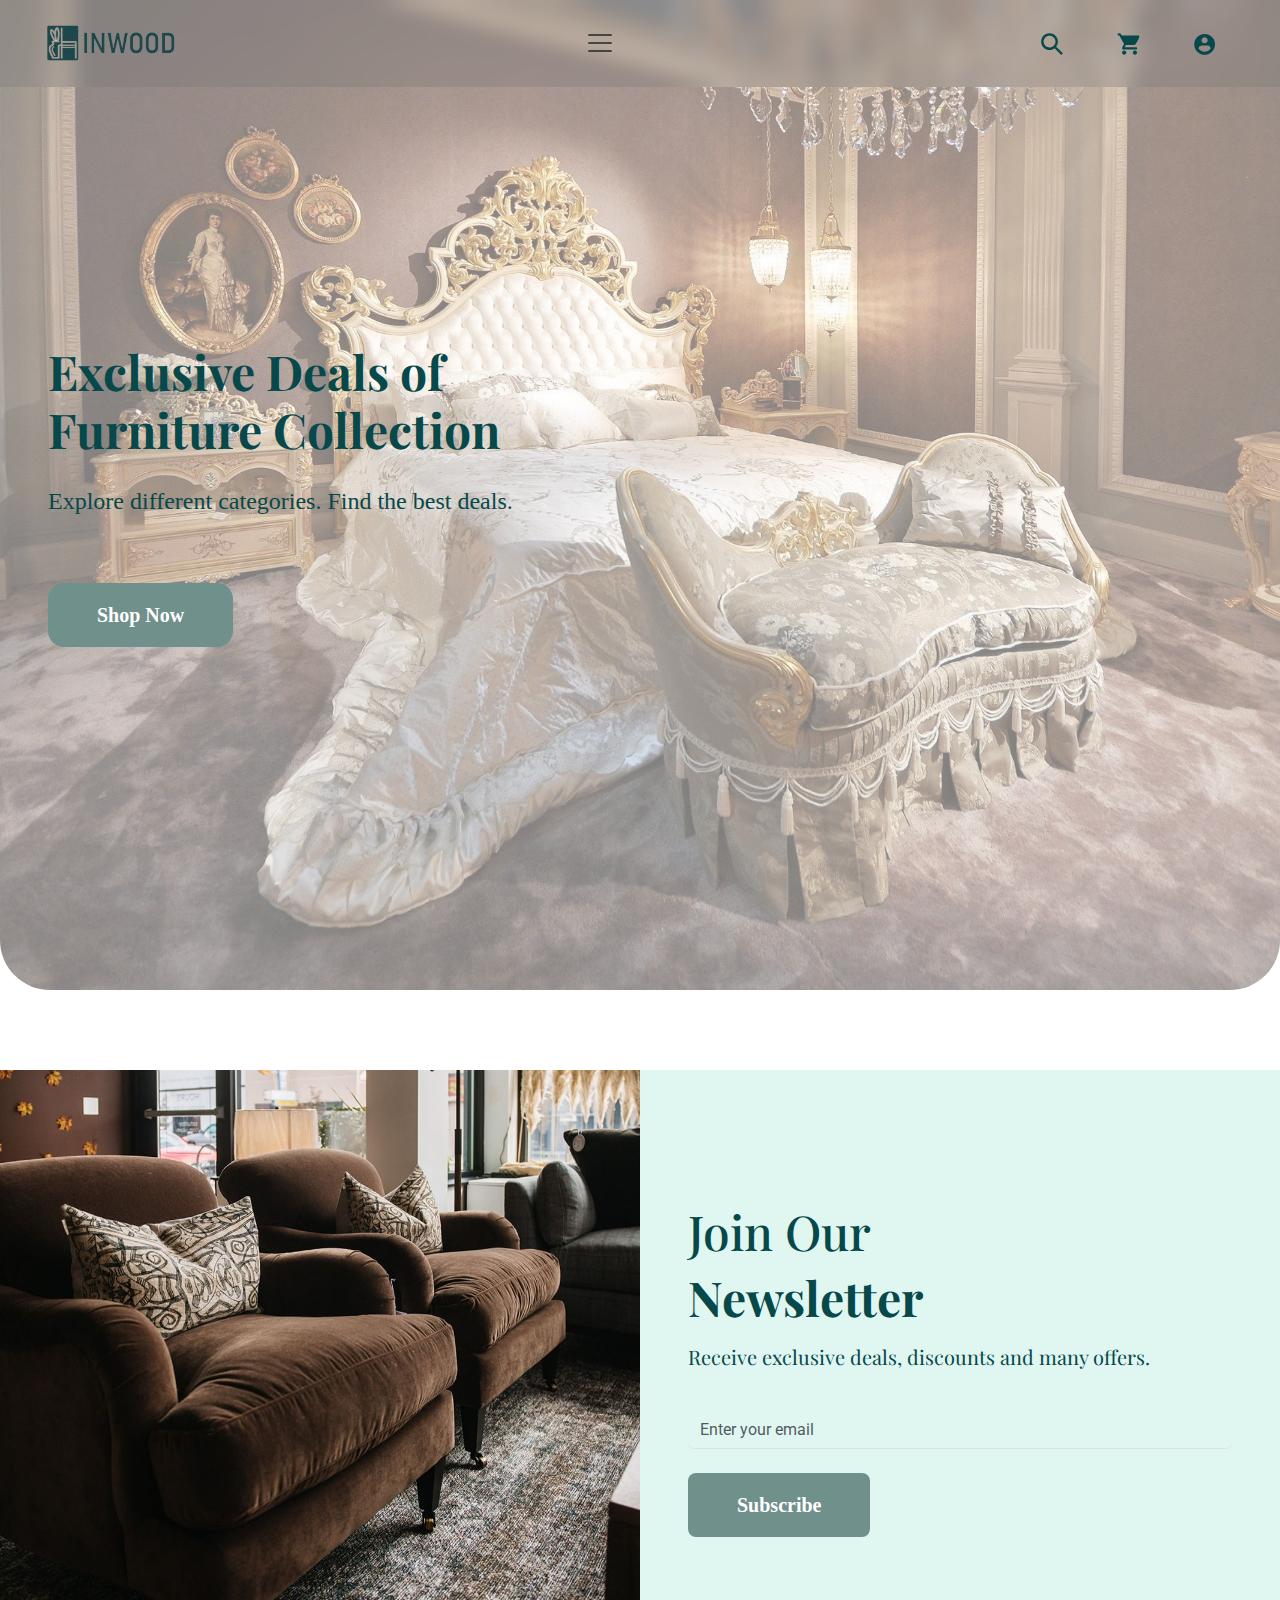
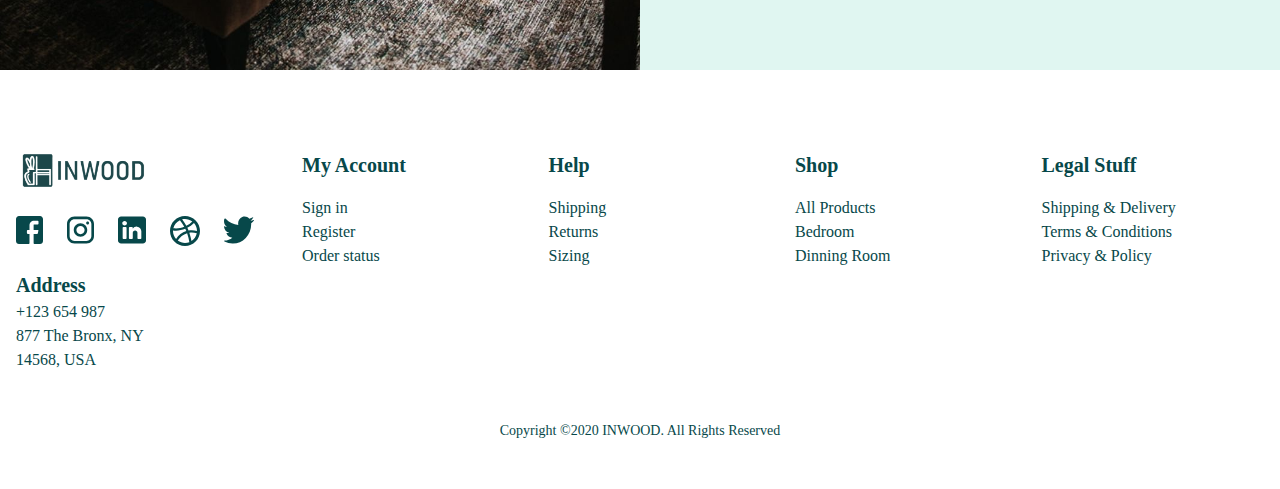
==== hw with bootstrap/index.html @ a500da62 "first commit" ====
<!DOCTYPE html>
<html lang="en">

<head>
    <meta charset="UTF-8">
    <meta name="viewport" content="width=device-width, initial-scale=1.0">
    <link href="https://cdn.jsdelivr.net/npm/bootstrap@5.3.3/dist/css/bootstrap.min.css" rel="stylesheet"
        integrity="sha384-QWTKZyjpPEjISv5WaRU9OFeRpok6YctnYmDr5pNlyT2bRjXh0JMhjY6hW+ALEwIH" crossorigin="anonymous">
    <link rel="stylesheet" href="style.css">
    <title>My site with Bootstrap</title>
</head>

<body>
    <header class="position-fixed top-0 w-100 z-2">
        <nav class="navbar navbar-expand-xxl py-3 px-3">
            <div class="container-fluid d-flex justify-content-between px-0">
                <a class="navbar-brand order-2 order-md-1 mx-0" href="#Home">
                    <img src="img/Logo.png" class="d-block d-md-none" width="104" alt="Small logo">
                    <img src="img/Logo.png" class="d-none d-md-block" width="144" alt="Big logo">
                </a>
                <button class="navbar-toggler order-1 order-md-2 p-0" type="button" data-bs-toggle="collapse"
                    data-bs-target="#navbarNav" aria-controls="navbarNav" aria-expanded="false"
                    aria-label="Toggle navigation" style="border: none">
                    <span class="navbar-toggler-icon"></span>
                </button>
                <div class="collapse navbar-collapse order-2" id="navbarNav" style="flex-grow: 0;">
                    <ul class="navigation-list">
                        <li class="navigation-list__element navigation-list__element--highlighted px-3">
                            <a class="nav-link active" aria-current="page" href="#">Home</a>
                        </li>
                        <li class="navigation-list__element px-3">
                            <a class="nav-link" href="#">Products</a>
                        </li>
                        <li class="navigation-list__element px-3">
                            <a class="nav-link" href="#">Categories</a>
                        </li>
                        <li class="navigation-list__element px-3">
                            <a class="nav-link" aria-disabled="true">About</a>
                        </li>
                        <li class="navigation-list__element px-3">
                            <a class="nav-link" aria-disabled="true">Contact us</a>
                        </li>
                    </ul>
                </div>
                <div class="order-3 d-inline-block ">
                    <button class="btn btn-sm px-1 px-md-4">
                        <svg width="22" height="22" viewBox="0 0 22 22" fill="none" xmlns="http://www.w3.org/2000/svg">
                            <path fill-rule="evenodd" clip-rule="evenodd"
                                d="M16.7607 15.1378L21.5482 19.9311C21.762 20.1689 21.7515 20.5329 21.5243 20.7579L20.6865 21.5968C20.5741 21.7102 20.4211 21.774 20.2616 21.774C20.102 21.774 19.949 21.7102 19.8367 21.5968L15.0491 16.8034C14.9167 16.6708 14.7965 16.5264 14.69 16.372L13.7924 15.1737C12.3071 16.3612 10.4627 17.0077 8.56196 17.0072C4.64527 17.0208 1.24181 14.3157 0.366529 10.4934C-0.508749 6.67117 1.37775 2.75181 4.90917 1.05573C8.44059 -0.640348 12.6744 0.339511 15.1042 3.4152C17.5339 6.4909 17.511 10.8416 15.0491 13.8915L16.246 14.7183C16.4329 14.8381 16.6056 14.9788 16.7607 15.1378ZM2.57727 8.6188C2.57727 11.9279 5.2566 14.6105 8.56172 14.6105C10.1489 14.6105 11.6711 13.9792 12.7934 12.8555C13.9157 11.7319 14.5462 10.2079 14.5462 8.6188C14.5462 5.30969 11.8668 2.62713 8.56172 2.62713C5.2566 2.62713 2.57727 5.30969 2.57727 8.6188Z"
                                fill="#07484A" />
                        </svg>
                    </button>
                    <button class="btn btn-sm px-1 px-md-4">
                        <svg width="23" height="22" viewBox="0 0 23 22" fill="none" xmlns="http://www.w3.org/2000/svg">
                            <path fill-rule="evenodd" clip-rule="evenodd"
                                d="M4.7096 2.38065H21.711C22.0086 2.38065 22.2497 2.62184 22.2497 2.91936V3.45806C22.2419 4.35217 22.0005 5.22872 21.5494 6.00073L19.0175 10.4504C18.4697 11.4351 17.4399 12.0546 16.3132 12.0773H9.60102C9.36815 12.0723 9.13669 12.0397 8.91148 11.9803L7.83407 14.2321H19.5562C19.8537 14.2321 20.0949 14.4733 20.0949 14.7708V15.8482C20.0949 16.1457 19.8537 16.3869 19.5562 16.3869H6.08868C5.79383 16.3937 5.51809 16.2414 5.36682 15.9883L5.12979 15.5789C5.00522 15.3391 5.00522 15.0537 5.12979 14.8139L7.13376 10.8275C7.02432 10.7119 6.92686 10.5856 6.84286 10.4504L2.23157 2.38065H1.24036C0.942845 2.38065 0.70166 2.13947 0.70166 1.84195V0.764549C0.70166 0.467032 0.942845 0.225847 1.24036 0.225847H2.23157C3.00447 0.222779 3.71981 0.633894 4.10626 1.30325L4.7096 2.38065ZM7.16601 17.4644C5.97594 17.4644 5.0112 18.4291 5.0112 19.6192C5.0112 20.8092 5.97594 21.774 7.16601 21.774C8.35607 21.774 9.32081 20.8092 9.32081 19.6192C9.32081 18.4291 8.35607 17.4644 7.16601 17.4644ZM20.0949 19.6192C20.0949 20.8092 19.1301 21.774 17.94 21.774C16.75 21.774 15.7852 20.8092 15.7852 19.6192C15.7852 18.4291 16.75 17.4644 17.94 17.4644C19.1301 17.4644 20.0949 18.4291 20.0949 19.6192Z"
                                fill="#07484A" />
                        </svg>
                    </button>
                    <button class="btn btn-sm px-1 px-md-4">
                        <svg width="21" height="21" viewBox="0 0 21 21" fill="none" xmlns="http://www.w3.org/2000/svg">
                            <path fill-rule="evenodd" clip-rule="evenodd"
                                d="M10.625 0.0239258C4.89505 0.0239258 0.25 4.66897 0.25 10.3989C0.25 16.1289 4.89505 20.7739 10.625 20.7739C16.355 20.7739 21 16.1289 21 10.3989C21 7.64731 19.9069 5.00838 17.9612 3.06269C16.0155 1.117 13.3766 0.0239258 10.625 0.0239258ZM10.6251 3.13635C12.3441 3.13635 13.7376 4.52986 13.7376 6.24885C13.7376 7.96783 12.3441 9.36135 10.6251 9.36135C8.90609 9.36135 7.51258 7.96783 7.51258 6.24885C7.51258 4.52986 8.90609 3.13635 10.6251 3.13635ZM10.6246 17.6478C12.9228 17.6478 15.0853 16.56 16.4554 14.715C16.6677 14.4046 16.6955 14.0037 16.528 13.6671L16.2894 13.1795C15.7673 12.114 14.685 11.438 13.4985 11.4365H7.75077C6.54739 11.4378 5.45258 12.1326 4.93914 13.221L4.72127 13.6775C4.55787 14.0113 4.58558 14.4071 4.79389 14.715C6.16398 16.56 8.3265 17.6478 10.6246 17.6478Z"
                                fill="#07484A" />
                        </svg>
                    </button>
                </div>
            </div>
        </nav>
    </header>
    <main>
        <section class="hero-section d-flex flex-column justify-content-center" style="height: 110dvh;">
            <div class="d-flex flex-column align-items-center align-items-md-start gap-5 px-3 px-md-5">
                <div class="d-flex flex-column align-items-center align-items-md-start gap-3">
                    <h1 class="hero-section__main-title text-center text-md-start fw-bold" style="color: #07484A;">
                        Exclusive Deals of Furniture Collection
                    </h1>
                    <p class="hero-section__title_description text-center text-md-start"
                        style="font-family: Open Sans; color: #07484A;">
                        Explore different categories. Find the best deals.
                    </p>
                </div>
                <button class="btn px-5 py-3 fs-5 rounded-4 fw-bold text-white"
                    style="background-color: #70908B; font-family: Open Sans;">
                    Shop Now
                </button>
            </div>
            <div class="hero-section__img-wrapper z-n1">
                <img src="img/hero-section-image.jpg" alt="Beautiful furniture image">
            </div>
        </section>

        <div class="newsletter-section-wrapper" style="padding-top: 80px;">
            <section class="d-flex flex-column flex-lg-row">
                <div class="row mx-0 w-100">
                    <div class="newsletter-section__main-image-container px-0 col-12 col-lg w-100">
                        <img src="img/newsletter.jpg" alt="Newsletter image">
                    </div>
                    <div class="col-12 col-lg px-0 w-100">
                        <div class="newsletter-section__content-wrapper d-flex flex-column align-items-center align-items-md-start justify-content-center gap-4"
                            style="background-color: #E0F6F1; padding: 48px;">
                            <div class="text-center text-md-start d-flex flex-column gap-3">
                                <div style="color: #07484A;">
                                    <h2 class="newsletter-section__headline-title">
                                        Join Our
                                    </h2>
                                    <h2 class="newsletter-section__headline-title my-0">
                                        <b>Newsletter</b>
                                    </h2>
                                </div>
                                <p class="fs-5" style="color: #07484A;">
                                    Receive exclusive deals, discounts and many offers.
                                </p>
                            </div>
                            <form action="get" class="w-100" style="font-family: Roboto;">
                                <input type="email" name="" id=""
                                    class="form-control border-0 border-bottom bg-transparent text-center text-md-start"
                                    placeholder="Enter your email" style="outline: none;">
                            </form>
                            <button class="btn px-5 py-3 fs-5 rounded-3 fw-bold text-white"
                                style="background-color: #70908B; font-family: Open Sans;">
                                <span>
                                    Subscribe
                                </span>
                            </button>
                        </div>
                    </div>
                </div>
            </section>
        </div>
    </main>
    <footer style="font-family: Open Sans; color: #07484a;">
        <section class="d-flex flex-column gap-5">
            <div class="d-flex flex-column gap-5 flex-lg-row">
                <div class="d-flex flex-column gap-4">
                    <a href="#home" class="footer-section__main-block-heading-logo-wrapper">
                        <img src="img/Logo.png" width="137" alt="Small logo">
                    </a>
                    <div class="d-flex gap-4">
                        <a class="svg-container" href="#facebook">
                            <svg width="27" height="28" viewBox="0 0 27 28" fill="none" xmlns="http://www.w3.org/2000/svg">
                                <path d="M27 3.11111V24.8889C27 26.6071 25.6569 28 24 28H18.375C17.9608 28 17.625 27.6518 17.625 27.2222V17.8889H21.135C21.4915 17.889 21.7987 17.6289 21.87 17.2667L22.41 14.4667C22.4323 14.3536 22.405 14.236 22.3354 14.1459C22.2659 14.0557 22.1613 14.0023 22.05 14H17.625V8.94444C17.625 8.72967 17.7929 8.55556 18 8.55556H21.75C22.1642 8.55556 22.5 8.20733 22.5 7.77778V5.44444C22.5 5.01489 22.1642 4.66667 21.75 4.66667H18C15.5147 4.66667 13.5 6.756 13.5 9.33333V14H11.655C11.2408 14 10.905 14.3482 10.905 14.7778V17.1111C10.905 17.5407 11.2408 17.8889 11.655 17.8889H13.5V27.2222C13.5 27.6518 13.1642 28 12.75 28H3C1.34315 28 0 26.6071 0 24.8889V3.11111C0 1.39289 1.34315 0 3 0H24C25.6569 0 27 1.39289 27 3.11111Z" fill="#07484A"/>
                                </svg>                                
                        </a>
                        <a class="svg-container" href="#instagram">
                            <svg width="27" height="28" viewBox="0 0 27 28" fill="none" xmlns="http://www.w3.org/2000/svg">
                                <path fill-rule="evenodd" clip-rule="evenodd" d="M19.5 0.5H7.5C3.35786 0.5 0 3.85786 0 8V20C0 24.1421 3.35786 27.5 7.5 27.5H19.5C23.6421 27.5 27 24.1421 27 20V8C27 3.85786 23.6421 0.5 19.5 0.5ZM24.375 20C24.3667 22.689 22.189 24.8668 19.5 24.875H7.49999C4.81102 24.8668 2.63322 22.689 2.62499 20V8C2.63322 5.31103 4.81102 3.13324 7.49999 3.125H19.5C22.189 3.13324 24.3667 5.31103 24.375 8V20ZM20.625 8.375C21.4534 8.375 22.125 7.70342 22.125 6.875C22.125 6.04657 21.4534 5.375 20.625 5.375C19.7966 5.375 19.125 6.04657 19.125 6.875C19.125 7.70342 19.7966 8.375 20.625 8.375ZM13.5 7.25001C9.77209 7.25001 6.75001 10.2721 6.75001 14C6.75001 17.7279 9.77209 20.75 13.5 20.75C17.2279 20.75 20.25 17.7279 20.25 14C20.254 12.2086 19.5441 10.4894 18.2774 9.22263C17.0107 7.9559 15.2914 7.24602 13.5 7.25001ZM9.375 14C9.375 16.2782 11.2218 18.125 13.5 18.125C15.7782 18.125 17.625 16.2782 17.625 14C17.625 11.7218 15.7782 9.875 13.5 9.875C11.2218 9.875 9.375 11.7218 9.375 14Z" fill="#07484A"/>
                                </svg>                                                               
                        </a>
                        <a class="svg-container" href="#linkedin">
                            <svg width="28" height="28" viewBox="0 0 28 28" fill="none" xmlns="http://www.w3.org/2000/svg">
                                <path fill-rule="evenodd" clip-rule="evenodd" d="M3.11111 0.5H24.8889C26.6071 0.5 28 1.84315 28 3.5V24.5C28 26.1569 26.6071 27.5 24.8889 27.5H3.11111C1.39289 27.5 0 26.1569 0 24.5V3.5C0 1.84315 1.39289 0.5 3.11111 0.5ZM7.77777 23C8.20732 23 8.55554 22.6642 8.55554 22.25V11.75C8.55554 11.3358 8.20732 11 7.77777 11H5.44443C5.01488 11 4.66666 11.3358 4.66666 11.75V22.25C4.66666 22.6642 5.01488 23 5.44443 23H7.77777ZM6.61113 9.5C5.32247 9.5 4.2778 8.49264 4.2778 7.25C4.2778 6.00736 5.32247 5 6.61113 5C7.8998 5 8.94446 6.00736 8.94446 7.25C8.94446 8.49264 7.8998 9.5 6.61113 9.5ZM22.5556 23.0001C22.9851 23.0001 23.3333 22.6643 23.3333 22.2501V15.3501C23.3838 12.9662 21.5563 10.9318 19.1022 10.6401C17.3865 10.4889 15.724 11.2617 14.7778 12.6501V11.7501C14.7778 11.3358 14.4296 11.0001 14 11.0001H11.6667C11.2371 11.0001 10.8889 11.3358 10.8889 11.7501V22.2501C10.8889 22.6643 11.2371 23.0001 11.6667 23.0001H14C14.4296 23.0001 14.7778 22.6643 14.7778 22.2501V16.6251C14.7778 15.3824 15.8225 14.3751 17.1111 14.3751C18.3998 14.3751 19.4445 15.3824 19.4445 16.6251V22.2501C19.4445 22.6643 19.7927 23.0001 20.2222 23.0001H22.5556Z" fill="#07484A"/>
                                </svg>                                                                
                        </a>
                        <a class="svg-container" href="#basketball">
                            <svg width="30" height="30" viewBox="0 0 30 30" fill="none" xmlns="http://www.w3.org/2000/svg">
                                <path fill-rule="evenodd" clip-rule="evenodd" d="M15 0C6.71573 0 0 6.71573 0 15C0 23.2843 6.71573 30 15 30C23.2843 30 30 23.2843 30 15C30 11.0218 28.4196 7.20644 25.6066 4.3934C22.7936 1.58035 18.9782 0 15 0ZM26.9998 15.0002C25.2821 14.4844 23.4984 14.2216 21.7048 14.2202C20.6378 14.2344 19.5739 14.3398 18.5248 14.5352C18.1498 13.6202 17.7598 12.7352 17.3398 11.8502C19.8067 10.6176 22.0562 8.99131 23.9998 7.03516C25.9468 9.23002 27.015 12.0663 26.9998 15.0002ZM16.3051 9.87C18.5308 8.75354 20.5578 7.27889 22.3051 5.505C20.2127 3.88789 17.6446 3.00727 15.0001 3C14.0292 3.00392 13.0622 3.12479 12.1201 3.36C13.6847 5.41621 15.084 7.59301 16.3051 9.87ZM9.92995 4.14001C11.5557 6.23702 13.0056 8.46457 14.2649 10.8C11.6303 11.8289 8.82837 12.3628 5.99995 12.375C5.11271 12.3653 4.22656 12.3103 3.34495 12.21C4.19726 8.65797 6.62108 5.68755 9.92995 4.14001ZM2.99999 14.4301V15.0001C3.00694 17.9598 4.10743 20.8125 6.08999 23.0101C8.424 19.2144 12.0607 16.3989 16.32 15.0901C16.005 14.3101 15.645 13.5601 15.285 12.8102L15.285 12.8101L15.285 12.8101L15.285 12.8101C12.3336 14 9.18225 14.616 5.99999 14.6251C4.99694 14.6216 3.99505 14.5565 2.99999 14.4301ZM7.77027 24.5549C9.82781 20.9944 13.1724 18.3584 17.1153 17.1899C18.17 20.1044 18.919 23.1206 19.3503 26.1899C15.473 27.7153 11.0801 27.1008 7.77027 24.5699V24.5549ZM19.3352 16.68C20.2925 19.4165 21.0053 22.2326 21.4652 25.095C24.2194 23.3361 26.137 20.53 26.7752 17.325C25.1403 16.7804 23.4285 16.5018 21.7052 16.5C20.9121 16.5072 20.1203 16.5673 19.3352 16.68Z" fill="#07484A"/>
                                </svg>                                                               
                        </a>
                        <a class="svg-container hover-animation-element" href="#twitter">
                            <svg width="30" height="28" viewBox="0 0 30 28" fill="none" xmlns="http://www.w3.org/2000/svg">
                                <path d="M29.9561 4.41307C29.1821 5.50633 28.2464 6.45999 27.1853 7.23722C27.1853 7.52281 27.1853 7.80839 27.1853 8.10985C27.1938 13.2961 25.2373 18.269 21.7544 21.9138C18.2715 25.5586 13.5535 27.5704 8.65817 27.4981C5.82807 27.5081 3.03421 26.8239 0.495452 25.499C0.358562 25.4357 0.27027 25.2923 0.27079 25.1341V24.9596C0.27079 24.7317 0.445137 24.547 0.660204 24.547C3.44212 24.45 6.1248 23.4287 8.32867 21.6277C5.81064 21.574 3.54507 19.9946 2.50243 17.566C2.44977 17.4333 2.46617 17.2812 2.5457 17.1645C2.62524 17.0479 2.75642 16.9836 2.89185 16.9948C3.65713 17.0763 4.43006 17.0009 5.16842 16.7727C2.38873 16.1617 0.300111 13.7183 0.00119572 10.7277C-0.00942813 10.5843 0.0512914 10.4453 0.161419 10.3611C0.271546 10.2768 0.415162 10.2594 0.540384 10.3152C1.28633 10.6637 2.09158 10.8473 2.90682 10.8547C0.47116 9.16198 -0.580886 5.94244 0.345677 3.01686C0.441321 2.73258 0.671103 2.52257 0.950584 2.464C1.23006 2.40544 1.51802 2.50697 1.70863 2.73127C4.9954 6.43516 9.51149 8.64228 14.3047 8.88728C14.1819 8.36855 14.1215 7.83546 14.1249 7.30068C14.1698 4.49657 15.8084 1.99861 18.2737 0.976249C20.739 -0.0461082 23.543 0.609473 25.373 2.63607C26.6205 2.38445 27.8265 1.94079 28.9526 1.31919C29.0351 1.26466 29.1397 1.26466 29.2222 1.31919C29.2737 1.40658 29.2737 1.5174 29.2222 1.60478C28.6768 2.92738 27.7552 4.03668 26.5862 4.77799C27.6099 4.65229 28.6156 4.39659 29.5817 4.01642C29.663 3.95779 29.7699 3.95779 29.8513 4.01642C29.9194 4.04943 29.9704 4.11255 29.9906 4.18898C30.0108 4.2654 29.9982 4.34738 29.9561 4.41307Z" fill="#07484A"/>
                                </svg>                                                               
                        </a>
                    </div>
                    <div class="d-flex flex-column">
                        <span class="fs-5 fw-bold">
                            Address
                        </span>
                        <span class="fs-6">
                            +123 654 987 <br>
                            877  The Bronx, NY <br>
                            14568, USA <br>
                        </span>
                    </div>
                </div>
                <div class="row w-100" style="row-gap: 100px;">
                    <div class="col-6 col-lg-3 d-flex flex-column gap-3">
                        <span class="d-block fw-bold fs-5">
                            My Account
                        </span>
                        <span class="fs-6">
                            Sign in <br>
                            Register <br>
                            Order status <br>
                        </span>
                    </div>
                    <div class="col-6 col-lg-3 d-flex flex-column gap-3">
                        <span class="d-block fw-bold fs-5">
                            Help
                        </span>
                        <span class="fs-6">
                            Shipping <br>
                            Returns <br>
                            Sizing <br>
                        </span>
                    </div>
                    <div class="col-6 col-lg-3 d-flex flex-column gap-3">
                        <span class="d-block fw-bold fs-5">
                            Shop
                        </span>
                        <span class="fs-6">
                            All Products <br>
                            Bedroom <br>
                            Dinning Room <br>
                        </span>
                    </div>
                    <div class="col-6 col-lg-3 d-flex flex-column gap-3">
                        <span class="d-block fw-bold fs-5">
                            Legal Stuff
                        </span>
                        <span class="fs-6">
                            Shipping & Delivery <br>
                            Terms & Conditions <br>
                            Privacy & Policy <br>
                        </span>
                    </div>
                </div>
            </div>
            <div class="text-center" style="font-size: 14px;">
                <p>
                    Copyright ©2020 INWOOD. All Rights Reserved
                </p>
            </div>
        </section>
    </footer>
</body>

</html>

<!-- 
    телеф - 320-768 xs-sm
    планшет - 768-992 md
    ноут - 992-1400 lg-xl
    комп - 1400+ xxl 
-->
---- hw with bootstrap/style.css ----
@import"https://fonts.googleapis.com/css2?family=Playfair+Display:ital,wght@0,400..900;1,400..900&display=swap";@import"https://fonts.googleapis.com/css2?family=Roboto:ital,wght@0,100;0,300;0,400;0,500;0,700;0,900;1,100;1,300;1,400;1,500;1,700;1,900&display=swap";body{font-family:"Playfair Display",serif}header{background:rgba(112,112,112,.2431372549);-webkit-backdrop-filter:blur(10px);backdrop-filter:blur(10px)}.navigation-list{display:flex;justify-content:center;align-items:center;margin:0;padding:0;list-style:none}.navigation-list .navigation-list__element a{color:#07484a;font-weight:400;position:relative;transition:font-weight .2s}.navigation-list .navigation-list__element a::after{content:"";position:absolute;width:100%;height:3px;background-color:#07484a;top:180%;left:0;opacity:0;transition:all .2s}.navigation-list .navigation-list__element a:hover{font-weight:700}.navigation-list .navigation-list__element a:hover::after{opacity:1;top:110%}.navigation-list .navigation-list__element.navigation-list__element--highlighted a{transition:none;font-weight:700}.navigation-list .navigation-list__element.navigation-list__element--highlighted a::after{top:110%;opacity:1}@media(min-width: 992px){.navbar{padding-left:40px !important;padding-right:40px !important}}@media(min-width: 1400px){.navbar{padding-left:150px !important;padding-right:150px !important}}.hero-section{padding:100px 0;position:relative}.hero-section .hero-section__img-wrapper{position:absolute;inset:0}.hero-section .hero-section__img-wrapper img{-o-object-fit:cover;object-fit:cover;width:100%;height:100%;border-radius:0px 0px 50px 50px;opacity:.5}.hero-section .hero-section__main-title{font-size:36px}@media(min-width: 768px){.hero-section .hero-section__main-title{font-size:48px;width:68%}}@media(min-width: 1400px){.hero-section .hero-section__main-title{font-size:64px}}.hero-section .hero-section__title_description{font-size:18px}@media(min-width: 768px){.hero-section .hero-section__title_description{font-size:24px}}.newsletter-section-wrapper .newsletter-section__main-image-container{height:280px}.newsletter-section-wrapper .newsletter-section__main-image-container img{-o-object-fit:cover;object-fit:cover;width:100%;height:100%}@media(min-width: 768px){.newsletter-section-wrapper .newsletter-section__main-image-container{height:600px}}@media(min-width: 768px){.newsletter-section-wrapper .newsletter-section__content-wrapper{height:600px}}.newsletter-section-wrapper .newsletter-section__content-wrapper .newsletter-section__headline-title{font-size:36px}@media(min-width: 768px){.newsletter-section-wrapper .newsletter-section__content-wrapper .newsletter-section__headline-title{font-size:48px;width:68%}}@media(min-width: 1400px){.newsletter-section-wrapper .newsletter-section__content-wrapper .newsletter-section__headline-title{font-size:64px}}footer{padding:80px 16px 32px}
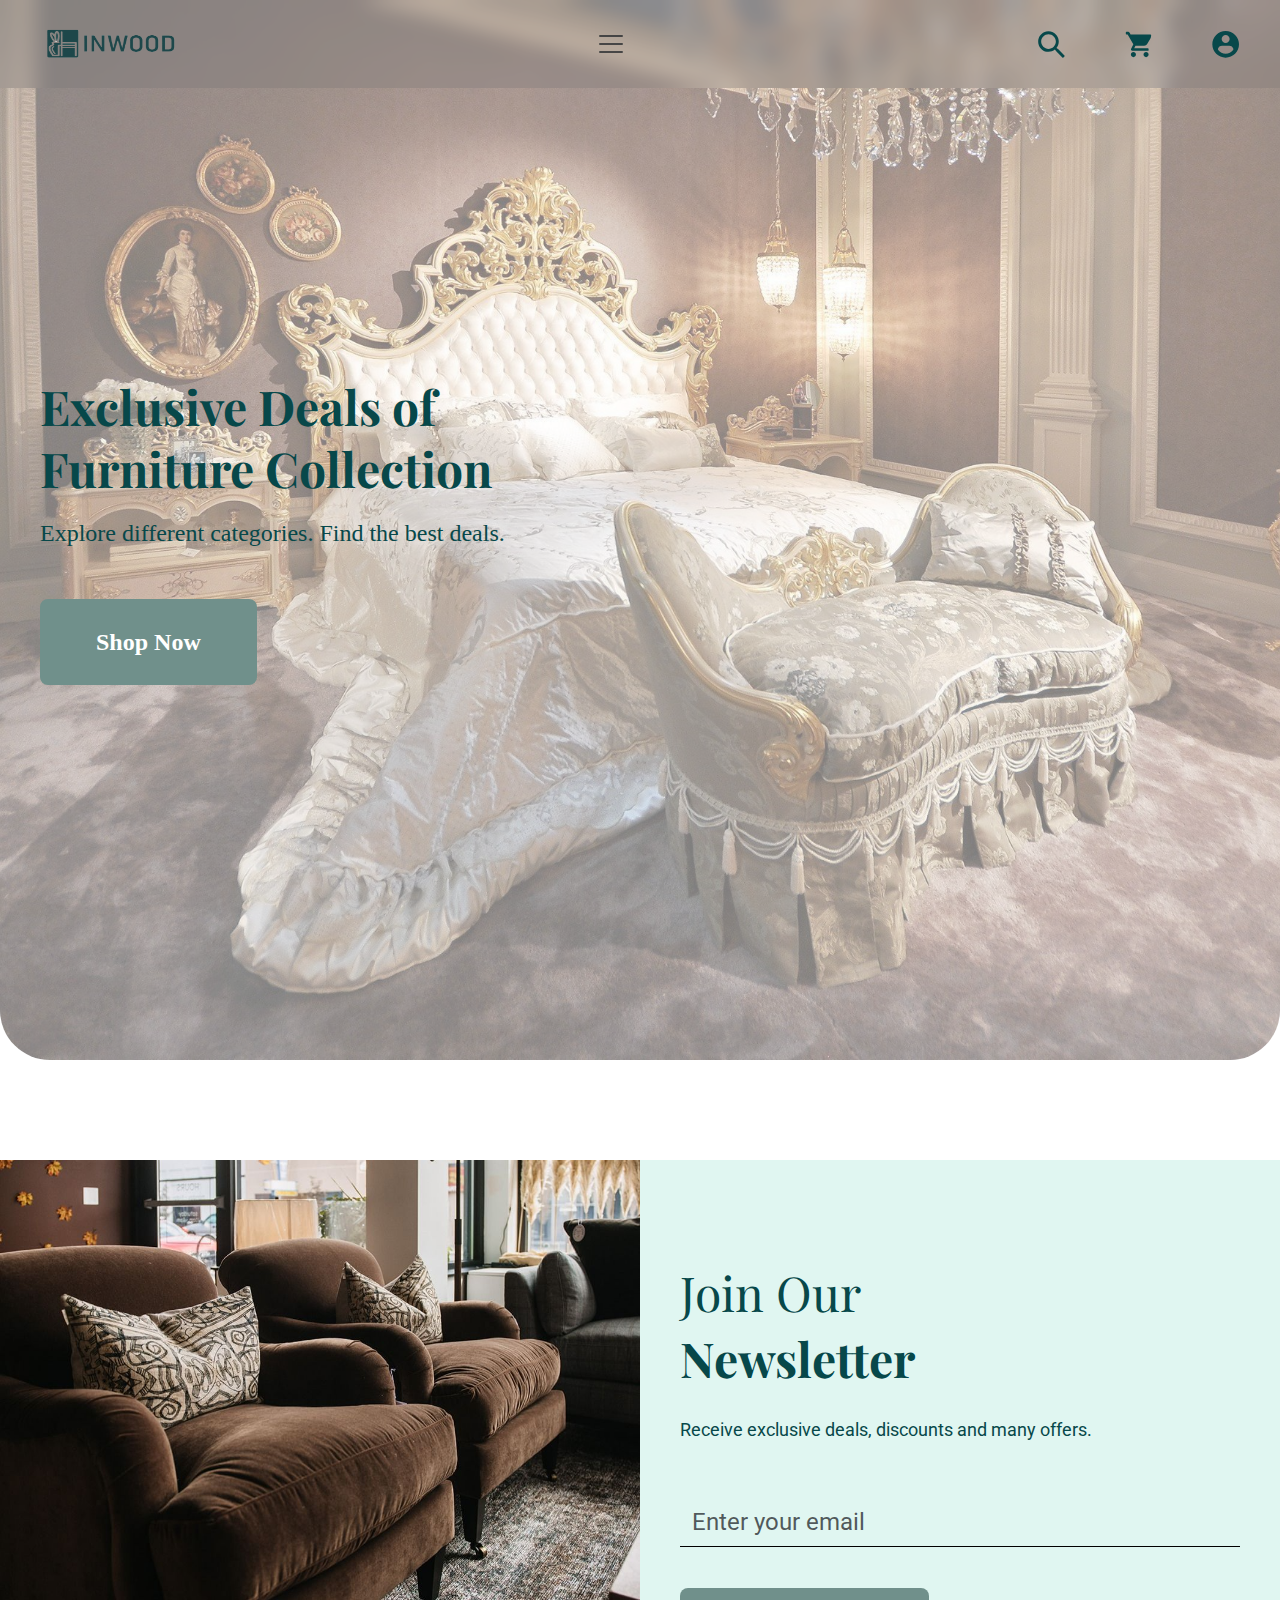
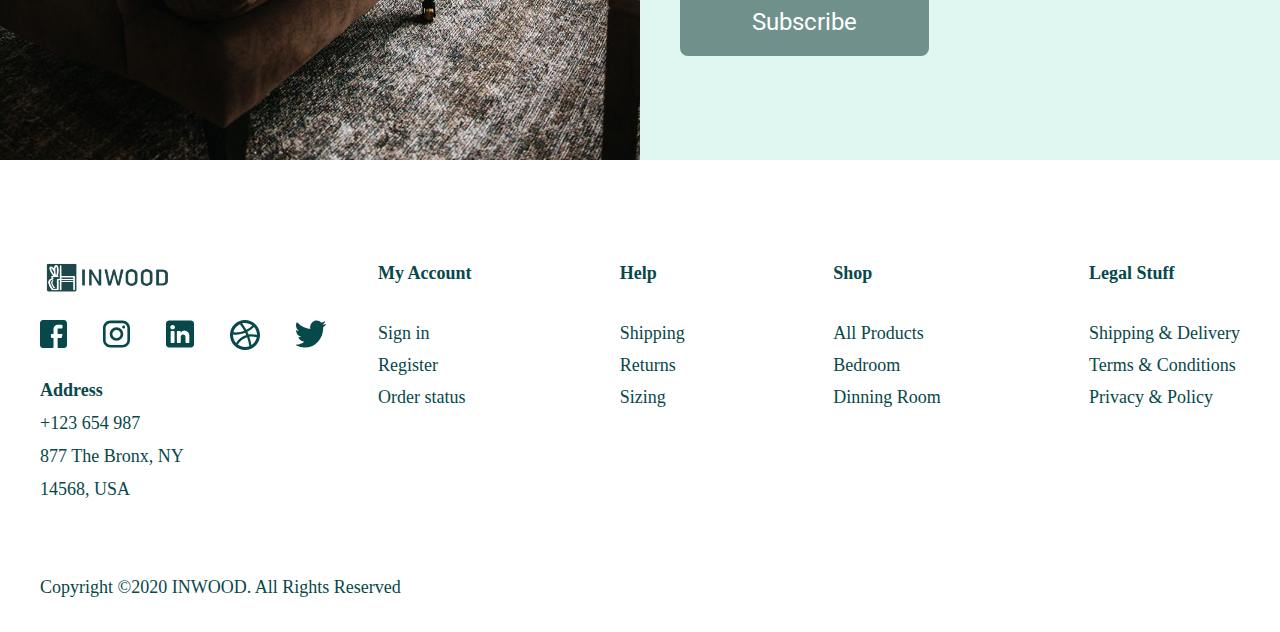
==== commit 32eaedaa: "fix: add bug fixes" ====
--- a/hw with bootstrap/index.html
+++ b/hw with bootstrap/index.html
@@ -12,53 +12,68 @@
 
 <body>
     <header class="position-fixed top-0 w-100 z-2">
-        <nav class="navbar navbar-expand-xxl py-3 px-3">
+        <nav class="navbar navbar-expand-xxl">
             <div class="container-fluid d-flex justify-content-between px-0">
-                <a class="navbar-brand order-2 order-md-1 mx-0" href="#Home">
-                    <img src="img/Logo.png" class="d-block d-md-none" width="104" alt="Small logo">
-                    <img src="img/Logo.png" class="d-none d-md-block" width="144" alt="Big logo">
+                <a class="navbar-brand order-2 order-md-1 mx-0 p-0" href="#Home">
+                    <img src="img/Logo.png" class="d-block d-md-none" width="104" height="26" alt="Small logo">
+                    <img src="img/Logo.png" class="d-none d-md-block" width="144" height="36" alt="Big logo">
                 </a>
                 <button class="navbar-toggler order-1 order-md-2 p-0" type="button" data-bs-toggle="collapse"
                     data-bs-target="#navbarNav" aria-controls="navbarNav" aria-expanded="false"
-                    aria-label="Toggle navigation" style="border: none">
+                    aria-label="Toggle navigation">
                     <span class="navbar-toggler-icon"></span>
                 </button>
-                <div class="collapse navbar-collapse order-2" id="navbarNav" style="flex-grow: 0;">
-                    <ul class="navigation-list">
-                        <li class="navigation-list__element navigation-list__element--highlighted px-3">
+                <div class="custom-nav-panel collapse navbar-collapse order-2" id="navbarNav">
+                    <ul class="navigation-list d-flex">
+                        <li class="navigation-list__element navigation-list__element--highlighted">
                             <a class="nav-link active" aria-current="page" href="#">Home</a>
                         </li>
-                        <li class="navigation-list__element px-3">
+                        <li class="navigation-list__element">
                             <a class="nav-link" href="#">Products</a>
                         </li>
-                        <li class="navigation-list__element px-3">
+                        <li class="navigation-list__element">
                             <a class="nav-link" href="#">Categories</a>
                         </li>
-                        <li class="navigation-list__element px-3">
+                        <li class="navigation-list__element">
                             <a class="nav-link" aria-disabled="true">About</a>
                         </li>
-                        <li class="navigation-list__element px-3">
+                        <li class="navigation-list__element">
                             <a class="nav-link" aria-disabled="true">Contact us</a>
                         </li>
                     </ul>
                 </div>
-                <div class="order-3 d-inline-block ">
-                    <button class="btn btn-sm px-1 px-md-4">
-                        <svg width="22" height="22" viewBox="0 0 22 22" fill="none" xmlns="http://www.w3.org/2000/svg">
+                <div class="header__icons-bar order-3 d-inline-block d-flex">
+                    <button class="btn btn-sm p-0">
+                        <svg class="d-block d-md-none" width="21" height="21" viewBox="0 0 22 22" fill="none" xmlns="http://www.w3.org/2000/svg">
                             <path fill-rule="evenodd" clip-rule="evenodd"
                                 d="M16.7607 15.1378L21.5482 19.9311C21.762 20.1689 21.7515 20.5329 21.5243 20.7579L20.6865 21.5968C20.5741 21.7102 20.4211 21.774 20.2616 21.774C20.102 21.774 19.949 21.7102 19.8367 21.5968L15.0491 16.8034C14.9167 16.6708 14.7965 16.5264 14.69 16.372L13.7924 15.1737C12.3071 16.3612 10.4627 17.0077 8.56196 17.0072C4.64527 17.0208 1.24181 14.3157 0.366529 10.4934C-0.508749 6.67117 1.37775 2.75181 4.90917 1.05573C8.44059 -0.640348 12.6744 0.339511 15.1042 3.4152C17.5339 6.4909 17.511 10.8416 15.0491 13.8915L16.246 14.7183C16.4329 14.8381 16.6056 14.9788 16.7607 15.1378ZM2.57727 8.6188C2.57727 11.9279 5.2566 14.6105 8.56172 14.6105C10.1489 14.6105 11.6711 13.9792 12.7934 12.8555C13.9157 11.7319 14.5462 10.2079 14.5462 8.6188C14.5462 5.30969 11.8668 2.62713 8.56172 2.62713C5.2566 2.62713 2.57727 5.30969 2.57727 8.6188Z"
                                 fill="#07484A" />
                         </svg>
+                        <svg class="d-none d-md-block" width="27" height="27" viewBox="0 0 22 22" fill="none" xmlns="http://www.w3.org/2000/svg">
+                            <path fill-rule="evenodd" clip-rule="evenodd"
+                                d="M16.7607 15.1378L21.5482 19.9311C21.762 20.1689 21.7515 20.5329 21.5243 20.7579L20.6865 21.5968C20.5741 21.7102 20.4211 21.774 20.2616 21.774C20.102 21.774 19.949 21.7102 19.8367 21.5968L15.0491 16.8034C14.9167 16.6708 14.7965 16.5264 14.69 16.372L13.7924 15.1737C12.3071 16.3612 10.4627 17.0077 8.56196 17.0072C4.64527 17.0208 1.24181 14.3157 0.366529 10.4934C-0.508749 6.67117 1.37775 2.75181 4.90917 1.05573C8.44059 -0.640348 12.6744 0.339511 15.1042 3.4152C17.5339 6.4909 17.511 10.8416 15.0491 13.8915L16.246 14.7183C16.4329 14.8381 16.6056 14.9788 16.7607 15.1378ZM2.57727 8.6188C2.57727 11.9279 5.2566 14.6105 8.56172 14.6105C10.1489 14.6105 11.6711 13.9792 12.7934 12.8555C13.9157 11.7319 14.5462 10.2079 14.5462 8.6188C14.5462 5.30969 11.8668 2.62713 8.56172 2.62713C5.2566 2.62713 2.57727 5.30969 2.57727 8.6188Z"
+                                fill="#07484A" />
+                        </svg>
                     </button>
-                    <button class="btn btn-sm px-1 px-md-4">
-                        <svg width="23" height="22" viewBox="0 0 23 22" fill="none" xmlns="http://www.w3.org/2000/svg">
+                    <button class="btn btn-sm p-0">
+                        <svg class="d-block d-md-none" width="21" height="21" viewBox="0 0 23 22" fill="none" xmlns="http://www.w3.org/2000/svg">
                             <path fill-rule="evenodd" clip-rule="evenodd"
                                 d="M4.7096 2.38065H21.711C22.0086 2.38065 22.2497 2.62184 22.2497 2.91936V3.45806C22.2419 4.35217 22.0005 5.22872 21.5494 6.00073L19.0175 10.4504C18.4697 11.4351 17.4399 12.0546 16.3132 12.0773H9.60102C9.36815 12.0723 9.13669 12.0397 8.91148 11.9803L7.83407 14.2321H19.5562C19.8537 14.2321 20.0949 14.4733 20.0949 14.7708V15.8482C20.0949 16.1457 19.8537 16.3869 19.5562 16.3869H6.08868C5.79383 16.3937 5.51809 16.2414 5.36682 15.9883L5.12979 15.5789C5.00522 15.3391 5.00522 15.0537 5.12979 14.8139L7.13376 10.8275C7.02432 10.7119 6.92686 10.5856 6.84286 10.4504L2.23157 2.38065H1.24036C0.942845 2.38065 0.70166 2.13947 0.70166 1.84195V0.764549C0.70166 0.467032 0.942845 0.225847 1.24036 0.225847H2.23157C3.00447 0.222779 3.71981 0.633894 4.10626 1.30325L4.7096 2.38065ZM7.16601 17.4644C5.97594 17.4644 5.0112 18.4291 5.0112 19.6192C5.0112 20.8092 5.97594 21.774 7.16601 21.774C8.35607 21.774 9.32081 20.8092 9.32081 19.6192C9.32081 18.4291 8.35607 17.4644 7.16601 17.4644ZM20.0949 19.6192C20.0949 20.8092 19.1301 21.774 17.94 21.774C16.75 21.774 15.7852 20.8092 15.7852 19.6192C15.7852 18.4291 16.75 17.4644 17.94 17.4644C19.1301 17.4644 20.0949 18.4291 20.0949 19.6192Z"
                                 fill="#07484A" />
                         </svg>
+                        <svg class="d-none d-md-block" width="27" height="27" viewBox="0 0 23 22" fill="none" xmlns="http://www.w3.org/2000/svg">
+                            <path fill-rule="evenodd" clip-rule="evenodd"
+                                d="M4.7096 2.38065H21.711C22.0086 2.38065 22.2497 2.62184 22.2497 2.91936V3.45806C22.2419 4.35217 22.0005 5.22872 21.5494 6.00073L19.0175 10.4504C18.4697 11.4351 17.4399 12.0546 16.3132 12.0773H9.60102C9.36815 12.0723 9.13669 12.0397 8.91148 11.9803L7.83407 14.2321H19.5562C19.8537 14.2321 20.0949 14.4733 20.0949 14.7708V15.8482C20.0949 16.1457 19.8537 16.3869 19.5562 16.3869H6.08868C5.79383 16.3937 5.51809 16.2414 5.36682 15.9883L5.12979 15.5789C5.00522 15.3391 5.00522 15.0537 5.12979 14.8139L7.13376 10.8275C7.02432 10.7119 6.92686 10.5856 6.84286 10.4504L2.23157 2.38065H1.24036C0.942845 2.38065 0.70166 2.13947 0.70166 1.84195V0.764549C0.70166 0.467032 0.942845 0.225847 1.24036 0.225847H2.23157C3.00447 0.222779 3.71981 0.633894 4.10626 1.30325L4.7096 2.38065ZM7.16601 17.4644C5.97594 17.4644 5.0112 18.4291 5.0112 19.6192C5.0112 20.8092 5.97594 21.774 7.16601 21.774C8.35607 21.774 9.32081 20.8092 9.32081 19.6192C9.32081 18.4291 8.35607 17.4644 7.16601 17.4644ZM20.0949 19.6192C20.0949 20.8092 19.1301 21.774 17.94 21.774C16.75 21.774 15.7852 20.8092 15.7852 19.6192C15.7852 18.4291 16.75 17.4644 17.94 17.4644C19.1301 17.4644 20.0949 18.4291 20.0949 19.6192Z"
+                                fill="#07484A" />
+                        </svg>
                     </button>
-                    <button class="btn btn-sm px-1 px-md-4">
-                        <svg width="21" height="21" viewBox="0 0 21 21" fill="none" xmlns="http://www.w3.org/2000/svg">
+                    <button class="btn btn-sm p-0">
+                        <svg class="d-block d-md-none" width="21" height="21" viewBox="0 0 21 21" fill="none" xmlns="http://www.w3.org/2000/svg">
+                            <path fill-rule="evenodd" clip-rule="evenodd"
+                                d="M10.625 0.0239258C4.89505 0.0239258 0.25 4.66897 0.25 10.3989C0.25 16.1289 4.89505 20.7739 10.625 20.7739C16.355 20.7739 21 16.1289 21 10.3989C21 7.64731 19.9069 5.00838 17.9612 3.06269C16.0155 1.117 13.3766 0.0239258 10.625 0.0239258ZM10.6251 3.13635C12.3441 3.13635 13.7376 4.52986 13.7376 6.24885C13.7376 7.96783 12.3441 9.36135 10.6251 9.36135C8.90609 9.36135 7.51258 7.96783 7.51258 6.24885C7.51258 4.52986 8.90609 3.13635 10.6251 3.13635ZM10.6246 17.6478C12.9228 17.6478 15.0853 16.56 16.4554 14.715C16.6677 14.4046 16.6955 14.0037 16.528 13.6671L16.2894 13.1795C15.7673 12.114 14.685 11.438 13.4985 11.4365H7.75077C6.54739 11.4378 5.45258 12.1326 4.93914 13.221L4.72127 13.6775C4.55787 14.0113 4.58558 14.4071 4.79389 14.715C6.16398 16.56 8.3265 17.6478 10.6246 17.6478Z"
+                                fill="#07484A" />
+                        </svg>
+                        <svg class="d-none d-md-block" width="27" height="27" viewBox="0 0 21 21" fill="none" xmlns="http://www.w3.org/2000/svg">
                             <path fill-rule="evenodd" clip-rule="evenodd"
                                 d="M10.625 0.0239258C4.89505 0.0239258 0.25 4.66897 0.25 10.3989C0.25 16.1289 4.89505 20.7739 10.625 20.7739C16.355 20.7739 21 16.1289 21 10.3989C21 7.64731 19.9069 5.00838 17.9612 3.06269C16.0155 1.117 13.3766 0.0239258 10.625 0.0239258ZM10.6251 3.13635C12.3441 3.13635 13.7376 4.52986 13.7376 6.24885C13.7376 7.96783 12.3441 9.36135 10.6251 9.36135C8.90609 9.36135 7.51258 7.96783 7.51258 6.24885C7.51258 4.52986 8.90609 3.13635 10.6251 3.13635ZM10.6246 17.6478C12.9228 17.6478 15.0853 16.56 16.4554 14.715C16.6677 14.4046 16.6955 14.0037 16.528 13.6671L16.2894 13.1795C15.7673 12.114 14.685 11.438 13.4985 11.4365H7.75077C6.54739 11.4378 5.45258 12.1326 4.93914 13.221L4.72127 13.6775C4.55787 14.0113 4.58558 14.4071 4.79389 14.715C6.16398 16.56 8.3265 17.6478 10.6246 17.6478Z"
                                 fill="#07484A" />
@@ -69,19 +84,17 @@
         </nav>
     </header>
     <main>
-        <section class="hero-section d-flex flex-column justify-content-center" style="height: 110dvh;">
-            <div class="d-flex flex-column align-items-center align-items-md-start gap-5 px-3 px-md-5">
-                <div class="d-flex flex-column align-items-center align-items-md-start gap-3">
-                    <h1 class="hero-section__main-title text-center text-md-start fw-bold" style="color: #07484A;">
+        <section class="hero-section d-flex flex-column justify-content-center">
+            <div class="d-flex flex-column align-items-center align-items-md-start gap-5">
+                <div class="d-flex flex-column align-items-center align-items-md-start gap-3 gap-xxl-5">
+                    <h1 class="hero-section__main-title text-center text-md-start fw-bold m-0">
                         Exclusive Deals of Furniture Collection
                     </h1>
-                    <p class="hero-section__title_description text-center text-md-start"
-                        style="font-family: Open Sans; color: #07484A;">
+                    <p class="hero-section__title_description text-center text-md-start m-0">
                         Explore different categories. Find the best deals.
                     </p>
                 </div>
-                <button class="btn px-5 py-3 fs-5 rounded-4 fw-bold text-white"
-                    style="background-color: #70908B; font-family: Open Sans;">
+                <button class="hero-section__button btn rounded-3 fw-bold text-white">
                     Shop Now
                 </button>
             </div>
@@ -90,17 +103,16 @@
             </div>
         </section>
 
-        <div class="newsletter-section-wrapper" style="padding-top: 80px;">
+        <div class="newsletter-section-wrapper">
             <section class="d-flex flex-column flex-lg-row">
                 <div class="row mx-0 w-100">
                     <div class="newsletter-section__main-image-container px-0 col-12 col-lg w-100">
                         <img src="img/newsletter.jpg" alt="Newsletter image">
                     </div>
                     <div class="col-12 col-lg px-0 w-100">
-                        <div class="newsletter-section__content-wrapper d-flex flex-column align-items-center align-items-md-start justify-content-center gap-4"
-                            style="background-color: #E0F6F1; padding: 48px;">
-                            <div class="text-center text-md-start d-flex flex-column gap-3">
-                                <div style="color: #07484A;">
+                        <div class="newsletter-section__content-wrapper d-flex flex-column align-items-center align-items-md-start justify-content-center">
+                            <div class="newsletter-section__headline text-center text-md-start d-flex flex-column">
+                                <div>
                                     <h2 class="newsletter-section__headline-title">
                                         Join Our
                                     </h2>
@@ -108,17 +120,16 @@
                                         <b>Newsletter</b>
                                     </h2>
                                 </div>
-                                <p class="fs-5" style="color: #07484A;">
+                                <p class="newsletter-section__headline-description">
                                     Receive exclusive deals, discounts and many offers.
                                 </p>
                             </div>
-                            <form action="get" class="w-100" style="font-family: Roboto;">
+                            <form action="get" class="newsletter-section__email-form w-100">
                                 <input type="email" name="" id=""
-                                    class="form-control border-0 border-bottom bg-transparent text-center text-md-start"
-                                    placeholder="Enter your email" style="outline: none;">
+                                    class="form-control border-0 border-bottom bg-transparent text-center text-md-start rounded-0"
+                                    placeholder="Enter your email">
                             </form>
-                            <button class="btn px-5 py-3 fs-5 rounded-3 fw-bold text-white"
-                                style="background-color: #70908B; font-family: Open Sans;">
+                            <button class="newsletter-section__subscribe-button btn rounded-3 text-white">
                                 <span>
                                     Subscribe
                                 </span>
@@ -129,14 +140,14 @@
             </section>
         </div>
     </main>
-    <footer style="font-family: Open Sans; color: #07484a;">
-        <section class="d-flex flex-column gap-5">
-            <div class="d-flex flex-column gap-5 flex-lg-row">
+    <footer>
+        <section class="footer-section d-flex flex-column">
+            <div class="footer-section__main-block d-flex flex-column flex-lg-row">
                 <div class="d-flex flex-column gap-4">
                     <a href="#home" class="footer-section__main-block-heading-logo-wrapper">
-                        <img src="img/Logo.png" width="137" alt="Small logo">
+                        <img src="img/Logo.png" width="137" height="36" alt="Small logo">
                     </a>
-                    <div class="d-flex gap-4">
+                    <div class="footer-section__main-block-heading-social-media d-flex">
                         <a class="svg-container" href="#facebook">
                             <svg width="27" height="28" viewBox="0 0 27 28" fill="none" xmlns="http://www.w3.org/2000/svg">
                                 <path d="M27 3.11111V24.8889C27 26.6071 25.6569 28 24 28H18.375C17.9608 28 17.625 27.6518 17.625 27.2222V17.8889H21.135C21.4915 17.889 21.7987 17.6289 21.87 17.2667L22.41 14.4667C22.4323 14.3536 22.405 14.236 22.3354 14.1459C22.2659 14.0557 22.1613 14.0023 22.05 14H17.625V8.94444C17.625 8.72967 17.7929 8.55556 18 8.55556H21.75C22.1642 8.55556 22.5 8.20733 22.5 7.77778V5.44444C22.5 5.01489 22.1642 4.66667 21.75 4.66667H18C15.5147 4.66667 13.5 6.756 13.5 9.33333V14H11.655C11.2408 14 10.905 14.3482 10.905 14.7778V17.1111C10.905 17.5407 11.2408 17.8889 11.655 17.8889H13.5V27.2222C13.5 27.6518 13.1642 28 12.75 28H3C1.34315 28 0 26.6071 0 24.8889V3.11111C0 1.39289 1.34315 0 3 0H24C25.6569 0 27 1.39289 27 3.11111Z" fill="#07484A"/>
@@ -163,53 +174,53 @@
                                 </svg>                                                               
                         </a>
                     </div>
-                    <div class="d-flex flex-column">
-                        <span class="fs-5 fw-bold">
+                    <div class="footer-section__main-block-heading-address-value d-flex flex-column">
+                        <span class="fw-bold">
                             Address
                         </span>
-                        <span class="fs-6">
+                        <span>
                             +123 654 987 <br>
                             877  The Bronx, NY <br>
                             14568, USA <br>
                         </span>
                     </div>
                 </div>
-                <div class="row w-100" style="row-gap: 100px;">
-                    <div class="col-6 col-lg-3 d-flex flex-column gap-3">
-                        <span class="d-block fw-bold fs-5">
+                <div class="footer-section__main-block-content w-100">
+                    <div class="footer-section__main-block-content-item d-flex flex-column">
+                        <span class="d-block fw-bold">
                             My Account
                         </span>
-                        <span class="fs-6">
+                        <span class="footer-section__main-block-content-item-value">
                             Sign in <br>
                             Register <br>
                             Order status <br>
                         </span>
                     </div>
-                    <div class="col-6 col-lg-3 d-flex flex-column gap-3">
-                        <span class="d-block fw-bold fs-5">
+                    <div class="footer-section__main-block-content-item d-flex flex-column">
+                        <span class="d-block fw-bold">
                             Help
                         </span>
-                        <span class="fs-6">
+                        <span class="footer-section__main-block-content-item-value">
                             Shipping <br>
                             Returns <br>
                             Sizing <br>
                         </span>
                     </div>
-                    <div class="col-6 col-lg-3 d-flex flex-column gap-3">
-                        <span class="d-block fw-bold fs-5">
+                    <div class="footer-section__main-block-content-item d-flex flex-column">
+                        <span class="d-block fw-bold">
                             Shop
                         </span>
-                        <span class="fs-6">
+                        <span class="footer-section__main-block-content-item-value">
                             All Products <br>
                             Bedroom <br>
                             Dinning Room <br>
                         </span>
                     </div>
-                    <div class="col-6 col-lg-3 d-flex flex-column gap-3">
-                        <span class="d-block fw-bold fs-5">
+                    <div class="footer-section__main-block-content-item d-flex flex-column">
+                        <span class="d-block fw-bold">
                             Legal Stuff
                         </span>
-                        <span class="fs-6">
+                        <span class="footer-section__main-block-content-item-value">
                             Shipping & Delivery <br>
                             Terms & Conditions <br>
                             Privacy & Policy <br>
@@ -217,8 +228,8 @@
                     </div>
                 </div>
             </div>
-            <div class="text-center" style="font-size: 14px;">
-                <p>
+            <div class="footer-section__copyright text-center text-md-start">
+                <p class="m-0">
                     Copyright ©2020 INWOOD. All Rights Reserved
                 </p>
             </div>
--- a/hw with bootstrap/style.css
+++ b/hw with bootstrap/style.css
@@ -1 +1 @@
-@import"https://fonts.googleapis.com/css2?family=Playfair+Display:ital,wght@0,400..900;1,400..900&display=swap";@import"https://fonts.googleapis.com/css2?family=Roboto:ital,wght@0,100;0,300;0,400;0,500;0,700;0,900;1,100;1,300;1,400;1,500;1,700;1,900&display=swap";body{font-family:"Playfair Display",serif}header{background:rgba(112,112,112,.2431372549);-webkit-backdrop-filter:blur(10px);backdrop-filter:blur(10px)}.navigation-list{display:flex;justify-content:center;align-items:center;margin:0;padding:0;list-style:none}.navigation-list .navigation-list__element a{color:#07484a;font-weight:400;position:relative;transition:font-weight .2s}.navigation-list .navigation-list__element a::after{content:"";position:absolute;width:100%;height:3px;background-color:#07484a;top:180%;left:0;opacity:0;transition:all .2s}.navigation-list .navigation-list__element a:hover{font-weight:700}.navigation-list .navigation-list__element a:hover::after{opacity:1;top:110%}.navigation-list .navigation-list__element.navigation-list__element--highlighted a{transition:none;font-weight:700}.navigation-list .navigation-list__element.navigation-list__element--highlighted a::after{top:110%;opacity:1}@media(min-width: 992px){.navbar{padding-left:40px !important;padding-right:40px !important}}@media(min-width: 1400px){.navbar{padding-left:150px !important;padding-right:150px !important}}.hero-section{padding:100px 0;position:relative}.hero-section .hero-section__img-wrapper{position:absolute;inset:0}.hero-section .hero-section__img-wrapper img{-o-object-fit:cover;object-fit:cover;width:100%;height:100%;border-radius:0px 0px 50px 50px;opacity:.5}.hero-section .hero-section__main-title{font-size:36px}@media(min-width: 768px){.hero-section .hero-section__main-title{font-size:48px;width:68%}}@media(min-width: 1400px){.hero-section .hero-section__main-title{font-size:64px}}.hero-section .hero-section__title_description{font-size:18px}@media(min-width: 768px){.hero-section .hero-section__title_description{font-size:24px}}.newsletter-section-wrapper .newsletter-section__main-image-container{height:280px}.newsletter-section-wrapper .newsletter-section__main-image-container img{-o-object-fit:cover;object-fit:cover;width:100%;height:100%}@media(min-width: 768px){.newsletter-section-wrapper .newsletter-section__main-image-container{height:600px}}@media(min-width: 768px){.newsletter-section-wrapper .newsletter-section__content-wrapper{height:600px}}.newsletter-section-wrapper .newsletter-section__content-wrapper .newsletter-section__headline-title{font-size:36px}@media(min-width: 768px){.newsletter-section-wrapper .newsletter-section__content-wrapper .newsletter-section__headline-title{font-size:48px;width:68%}}@media(min-width: 1400px){.newsletter-section-wrapper .newsletter-section__content-wrapper .newsletter-section__headline-title{font-size:64px}}footer{padding:80px 16px 32px}+@import"https://fonts.googleapis.com/css2?family=Playfair+Display:ital,wght@0,400..900;1,400..900&display=swap";@import"https://fonts.googleapis.com/css2?family=Roboto:ital,wght@0,100;0,300;0,400;0,500;0,700;0,900;1,100;1,300;1,400;1,500;1,700;1,900&display=swap";body{font-family:"Playfair Display",serif}header{padding:26px 16px;background:rgba(112,112,112,.2431372549);-webkit-backdrop-filter:blur(10px);backdrop-filter:blur(10px)}@media(min-width: 768px){header{padding:26px 20px}}@media(min-width: 992px){header{padding:26px 40px}}@media(min-width: 1400px){header{padding:26px 150px}}header .navbar{padding:0 !important}header .navbar .container-fluid{max-width:1200px}header .navigation-list{font-size:20px;gap:50px}header .header__icons-bar{gap:12px}@media(min-width: 768px){header .header__icons-bar{gap:58px}}header .navbar-toggler{border:none}header .custom-nav-panel{flex-grow:0}.navigation-list{display:flex;justify-content:center;align-items:center;margin:0;padding:0;list-style:none}.navigation-list .navigation-list__element a{color:#07484a;font-weight:400;position:relative;transition:font-weight .2s}.navigation-list .navigation-list__element a::after{content:"";position:absolute;width:100%;height:3px;background-color:#07484a;top:180%;left:0;opacity:0;transition:all .2s}.navigation-list .navigation-list__element a:hover{font-weight:700}.navigation-list .navigation-list__element a:hover::after{opacity:1;top:110%}.navigation-list .navigation-list__element.navigation-list__element--highlighted a{transition:none;font-weight:700}.navigation-list .navigation-list__element.navigation-list__element--highlighted a::after{top:110%;opacity:1}.hero-section{box-sizing:content-box;padding:100px 16px;position:relative;height:100dvh}@media(min-width: 768px){.hero-section{padding:80px 20px}}@media(min-width: 992px){.hero-section{padding:80px 40px}}@media(min-width: 1400px){.hero-section{padding:80px 150px 100px}}.hero-section .hero-section__img-wrapper{position:absolute;inset:0}.hero-section .hero-section__img-wrapper img{-o-object-fit:cover;object-fit:cover;width:100%;height:100%;border-radius:0px 0px 50px 50px;opacity:.5}.hero-section .hero-section__main-title{font-size:36px;line-height:52px;color:#07484a}@media(min-width: 768px){.hero-section .hero-section__main-title{font-size:48px;line-height:62px;width:68%}}@media(min-width: 1400px){.hero-section .hero-section__main-title{font-size:64px;line-height:85px}}.hero-section .hero-section__title_description{font-size:18px;font-family:Open Sans;color:#07484a}@media(min-width: 768px){.hero-section .hero-section__title_description{font-size:24px}}.hero-section .hero-section__button{padding:16px 40px;font-size:18px;background-color:#70908b;font-family:Open Sans}@media(min-width: 768px){.hero-section .hero-section__button{padding:24px 55px;font-size:24px}}.newsletter-section-wrapper{padding-top:80px}@media(min-width: 768px){.newsletter-section-wrapper{padding-top:100px}}.newsletter-section-wrapper .newsletter-section__main-image-container{height:280px}.newsletter-section-wrapper .newsletter-section__main-image-container img{-o-object-fit:cover;object-fit:cover;width:100%;height:100%}@media(min-width: 768px){.newsletter-section-wrapper .newsletter-section__main-image-container{height:600px}}.newsletter-section-wrapper .newsletter-section__content-wrapper{background-color:#e0f6f1;padding:48px 16px;gap:41px}@media(min-width: 768px){.newsletter-section-wrapper .newsletter-section__content-wrapper{height:600px;padding:0 40px}}@media(min-width: 1400px){.newsletter-section-wrapper .newsletter-section__content-wrapper{padding:0 135px 0 150px}}.newsletter-section-wrapper .newsletter-section__content-wrapper .newsletter-section__headline{gap:30px;color:#07484a}.newsletter-section-wrapper .newsletter-section__content-wrapper .newsletter-section__headline-title{font-size:36px;font-weight:400}@media(min-width: 768px){.newsletter-section-wrapper .newsletter-section__content-wrapper .newsletter-section__headline-title{font-size:48px;width:68%}}@media(min-width: 1400px){.newsletter-section-wrapper .newsletter-section__content-wrapper .newsletter-section__headline-title{font-size:64px}}.newsletter-section-wrapper .newsletter-section__content-wrapper .newsletter-section__headline-description{color:#07484a;font-family:Roboto;font-size:18px;line-height:23px}@media(min-width: 1400px){.newsletter-section-wrapper .newsletter-section__content-wrapper .newsletter-section__headline-description{font-size:24px;line-height:28px}}.newsletter-section-wrapper .newsletter-section__content-wrapper .newsletter-section__email-form input{font-family:Roboto;font-size:24px;border-bottom:1px solid #000 !important}.newsletter-section-wrapper .newsletter-section__content-wrapper .newsletter-section__subscribe-button{padding:15px 71px;font-family:Roboto;font-size:24px;font-weight:400;background-color:#70908b}footer{padding:80px 16px 32px;font-family:Open Sans;color:#07484a}@media(min-width: 768px){footer{padding:80px 40px 32px}}@media(min-width: 992px){footer{padding:100px 40px 32px}}@media(min-width: 1400px){footer{padding:100px 150px 32px}}footer .footer-section{gap:69px}footer .footer-section .footer-section__main-block{gap:100px}@media(min-width: 992px){footer .footer-section .footer-section__main-block{gap:52px}}@media(min-width: 1400px){footer .footer-section .footer-section__main-block{gap:219px}}footer .footer-section .footer-section__main-block .footer-section__main-block-heading-social-media{gap:36px}footer .footer-section .footer-section__main-block .footer-section__main-block-heading-address-value{font-size:18px;font-family:Open Sans;line-height:33px}footer .footer-section .footer-section__main-block .footer-section__main-block-content{font-size:18px;display:grid;grid-template-columns:auto auto;row-gap:100px;-moz-column-gap:48px;column-gap:48px}@media(min-width: 768px){footer .footer-section .footer-section__main-block .footer-section__main-block-content{-moz-column-gap:150px;column-gap:150px}}@media(min-width: 992px){footer .footer-section .footer-section__main-block .footer-section__main-block-content{display:flex;width:100%;justify-content:space-between;gap:32px}}footer .footer-section .footer-section__main-block .footer-section__main-block-content .footer-section__main-block-content-item{gap:30px}footer .footer-section .footer-section__main-block .footer-section__main-block-content .footer-section__main-block-content-item .footer-section__main-block-content-item-value{font-size:14px;line-height:25px;white-space:nowrap}@media(min-width: 768px){footer .footer-section .footer-section__main-block .footer-section__main-block-content .footer-section__main-block-content-item .footer-section__main-block-content-item-value{font-size:18px;line-height:32px}}footer .footer-section .footer-section__copyright{font-size:14px;line-height:18px}@media(min-width: 768px){footer .footer-section .footer-section__copyright{font-size:18px;line-height:25px}}